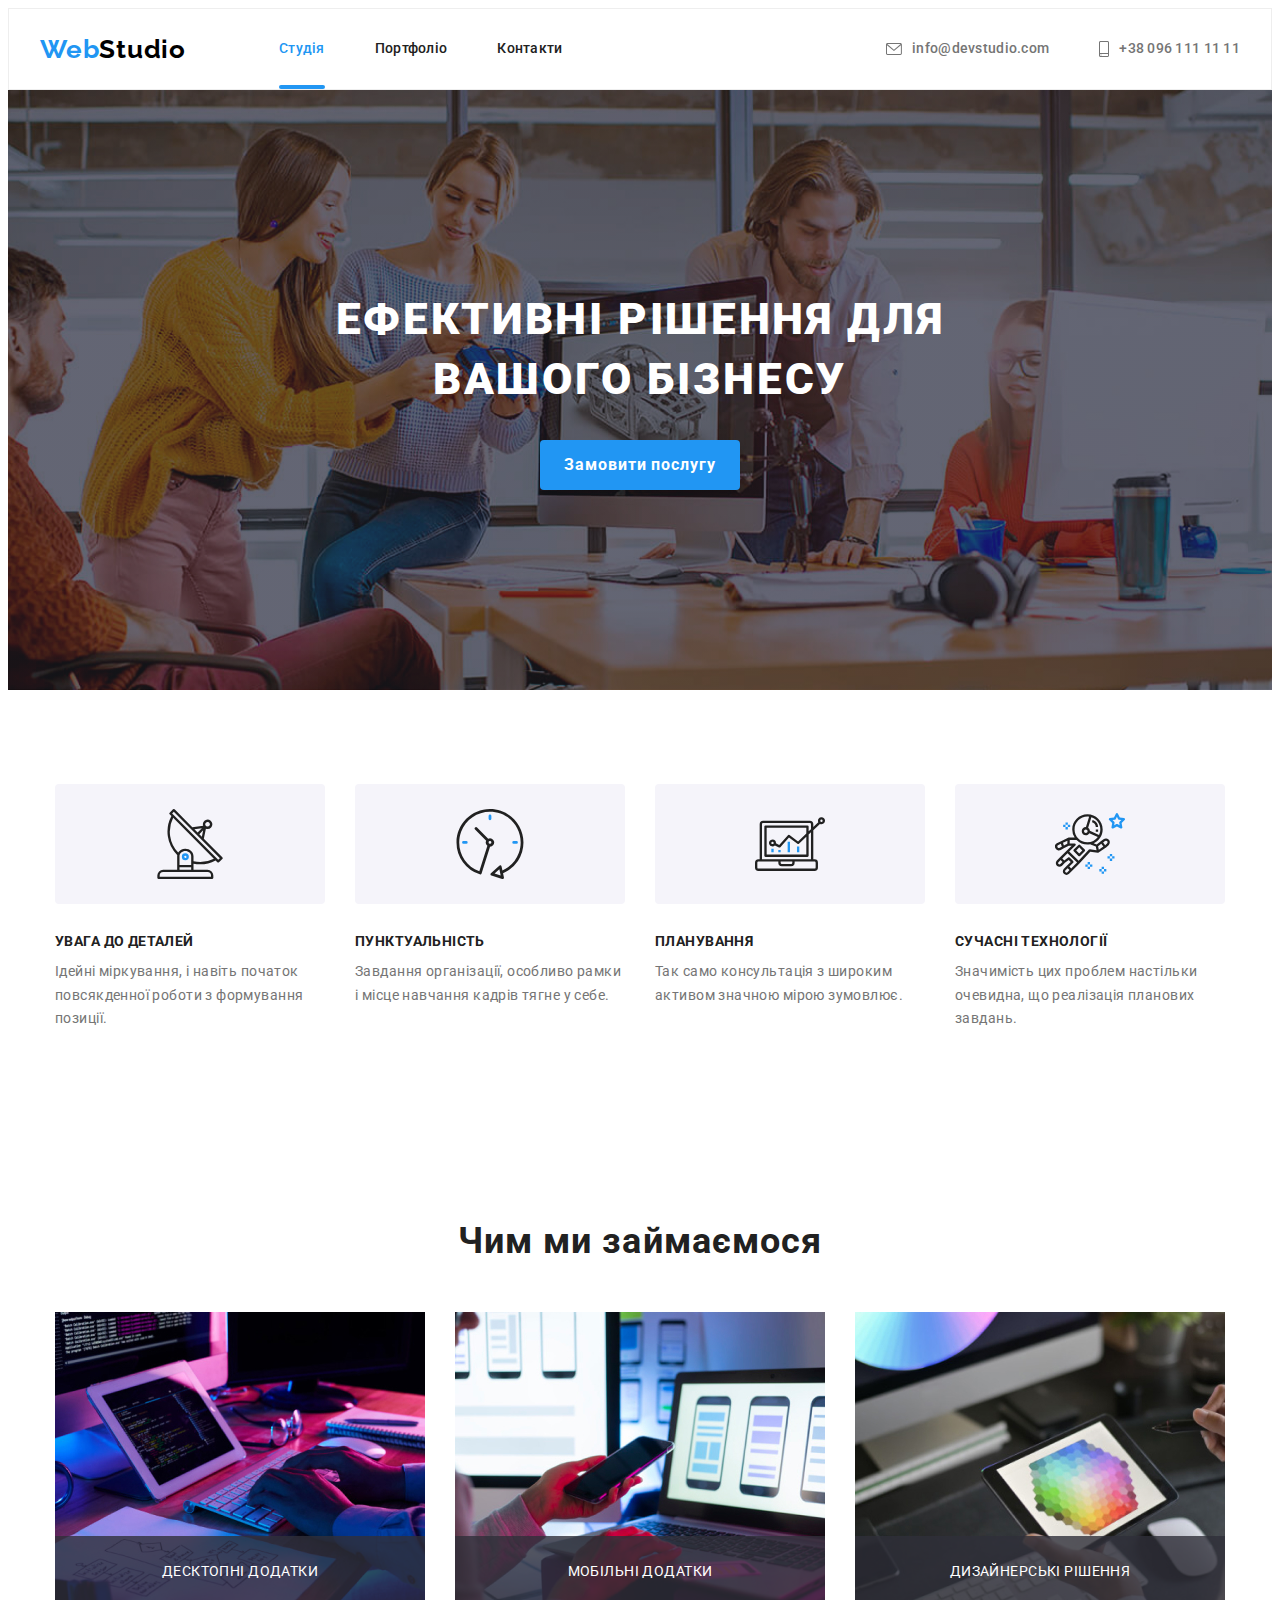
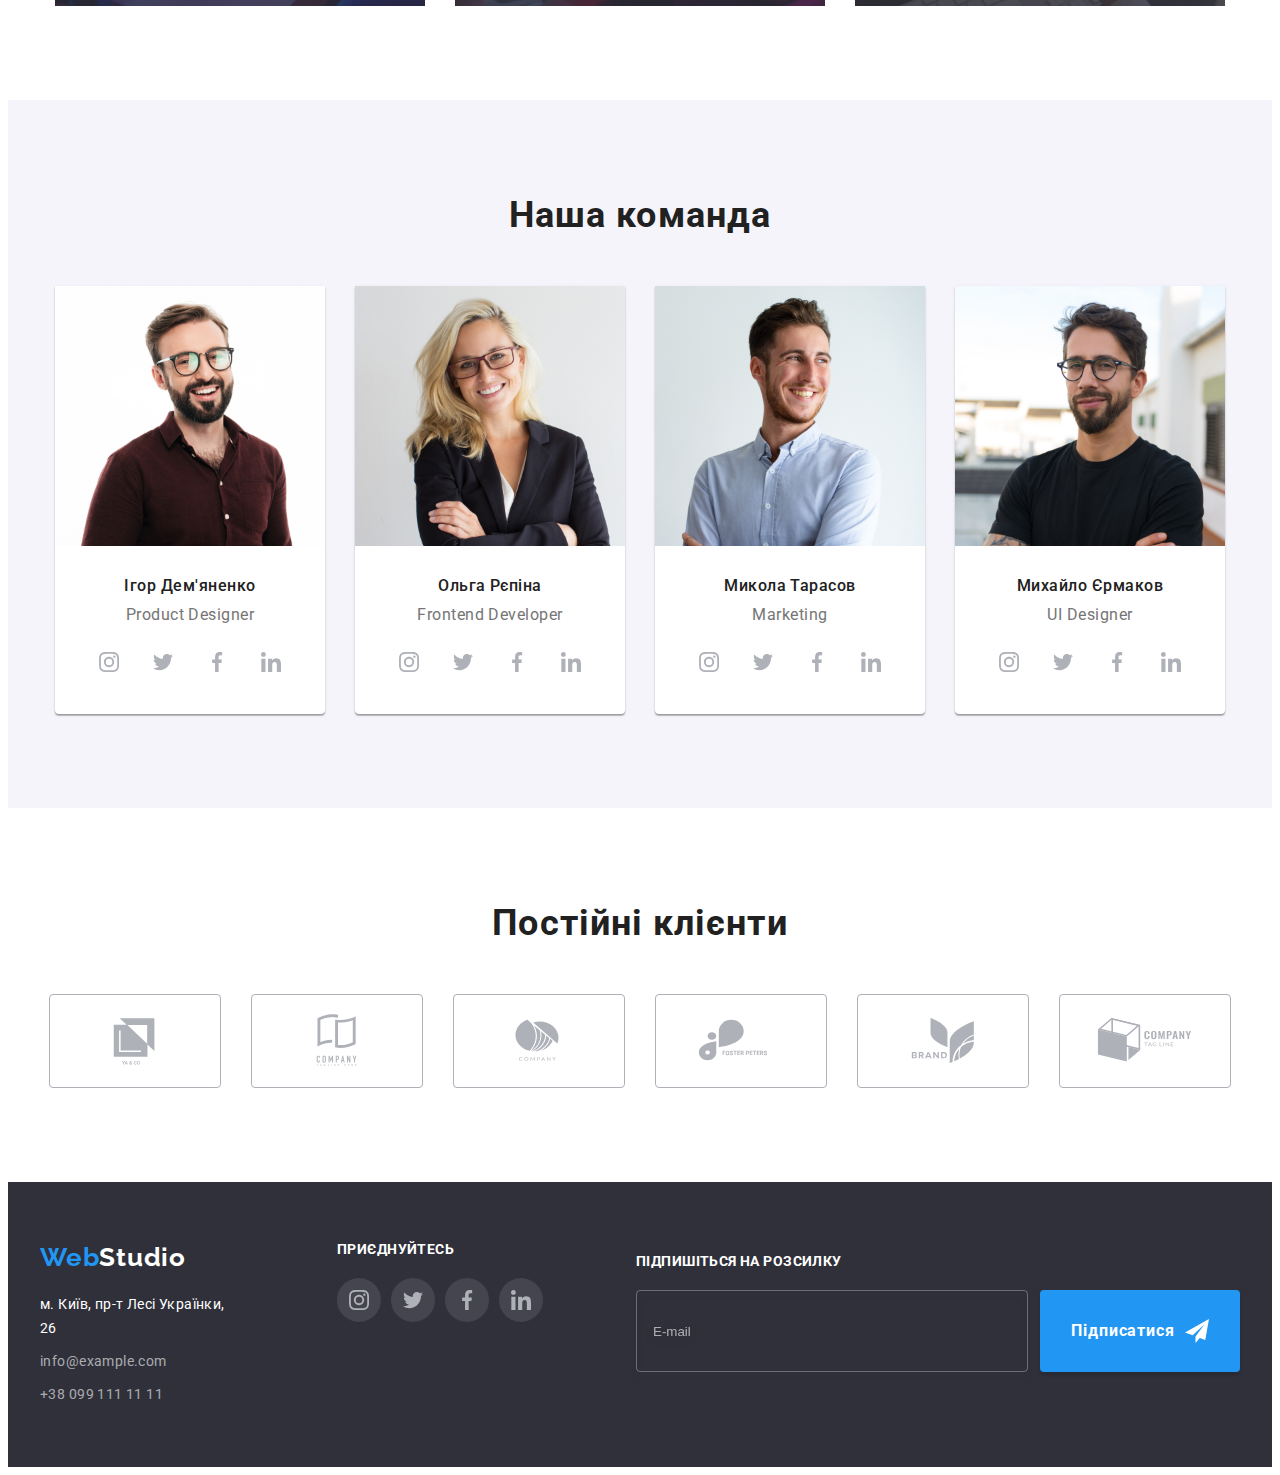
==== index.html @ 57fd6be7 "with changes" ====
<!DOCTYPE html>
<html lang="ua">
<head>
    <meta charset="UTF-8">
    <meta http-equiv="X-UA-Compatible" content="IE=edge">
    <meta name="viewport" content="width=device-width, initial-scale=1.0">
    <title>Студія</title>
    <link rel="preconnect" href="https://fonts.googleapis.com">
    <link rel="preconnect" href="https://fonts.gstatic.com" crossorigin>
    <link href="https://fonts.googleapis.com/css2?family=Raleway:wght@700&family=Roboto:wght@400;500;700;900&display=swap"
        rel="stylesheet">
    <link rel="stylesheet" href="https://cdnjs.cloudflare.com/ajax/libs/modern-normalize/1.1.0/modern-normalize.min.css"
            integrity="sha512-wpPYUAdjBVSE4KJnH1VR1HeZfpl1ub8YT/NKx4PuQ5NmX2tKuGu6U/JRp5y+Y8XG2tV+wKQpNHVUX03MfMFn9Q=="
            crossorigin="anonymous" referrerpolicy="no-referrer" />
    <link rel="stylesheet" href="./css/styles.css">
</head>
<body>
    <!-- HEADER -->
    <header class="header">
       <div class="container header-container-desktop">
           <nav class="nav-header">
                <a class="link logo logo-header" href="./index.html" lang="en">
                <span class="logo-first-part">Web</span><span class="logo-second-part-theme-light">Studio</span>
                </a>
                <ul class="main-information-list list">
                    <li class="main-information-item">
                        <a class="main-information-link current link" href="./index.html">Студія</a>
                    </li>
                    <li class="main-information-item">
                        <a class="main-information-link link" href="./portfolio.html">Портфоліо</a>
                    </li>
                    <li class="main-information-item">
                        <a class="main-information-link link" href="">Контакти</a>
                    </li>
                </ul>        
            </nav>
            <ul class="contacts list">
                <li class="contact-item">
                    <a class="contact-mail contact-link link" href="mailto:info@devstudio.com">
                        <svg class="contact-icon" width="16" height="12">
                            <use href="./images/icons.svg#envelope">
                            </use>
                        </svg>
                            info@devstudio.com
                    </a>
                </li>
                <li class="contact-item">
                    <a class="contact-number contact-link link" href="tel:+380961111111">
                        <svg class="contact-icon" width="10" height="16">
                            <use href="./images/icons.svg#smartphone">
                            </use>
                        </svg>
                            +38 096 111 11 11 </a>
                </li>
            </ul>    
        </div>
        <div class="header-container-mobile">
            <a class="link logo logo-header" href="./index.html" lang="en">
                <span class="logo-first-part">Web</span><span class="logo-second-part-theme-light">Studio</span>
            </a>
            <button class="header-menu-btn js-open-menu" type="button">
                <svg class="icon-menu" width="40" height="40">
                    <use href="./images/icons.svg#icon-menu">
                    </use>
                </svg>
            </button>
        </div>
        <div class="mobile-menu js-menu-container">
            <button type="button" class="mobile-btn-close js-close-menu">
                <svg class="mobile-modal-icon" width="18" height="18">
                    <use href="./images/icons.svg#icon-close"></use>
                </svg>
            </button>
            <nav class="mobile-nav">
                <ul class="mobile-information-list list">
                    <li class="mobile-information-item">
                        <a class="mobile-information-link link" href="./index.html">Студія</a>
                    </li>
                    <li class="mobile-information-item">
                        <a class="mobile-information-link link" href="./portfolio.html">Портфоліо</a>
                    </li>
                    <li class="mobile-information-item">
                        <a class="mobile-information-link link" href="">Контакти</a>
                    </li>
                </ul>
            </nav>
            <ul class="mobile-contacts-list list">
                <li class="mobile-contact-item">
                    <a class="contact-mail mobile-mail-link link" href="mailto:info@devstudio.com">info@devstudio.com
                    </a>
                </li>
                <li class="mobile-contact-item">
                    <a class="contact-number mobile-number-link link" href="tel:+380961111111">+38 096 111 11 11 </a>
                </li>
            </ul>
            <ul class="mobile-socials-list list">
                <li class="mobile-socials-item">
                    <a class="mobile-socials-link link" href="" target="_blank" rel="noopener noreferrer"
                        aria-label="Instagram">Instagram</a>
                </li>
                <li class="mobile-socials-item">
                    <a class="mobile-socials-link link" href="" target="_blank" rel="noopener noreferrer"
                        aria-label="Twitter">Twitter</a>
                </li>
                <li class="mobile-socials-item">
                    <a class="mobile-socials-link link" href="" target="_blank" rel="noopener noreferrer"
                        aria-label="Facebook">Facebook</a>
                </li>
                <li class="mobile-socials-item">
                    <a class="mobile-socials-link link" href="" target="_blank" rel="noopener noreferrer"
                        aria-label="Linkedin">LinkedIn</a>
                </li>
            </ul>
        </div>
 
    </header>
    <main>
        <!-- HERO -->
        <section class="hero">
            <div class="container">
                <h1 class="tittle"> Ефективні рішення для вашого бізнесу </h1>
                <button class="modal-btn" type="button" data-modal-open>Замовити послугу</button>
            </div>
        </section>
        <!-- <ADVANTAGES -->
        <section class="section">
           <div class="container advantages-container">
               <h2 class="visually-hidden"> Наші переваги </h2>
            <ul class="advantages-list list">
                <li class="advantages-list-item">
                    <div class="advantages-frame">
                        <svg class="advantages-icons" width="70" height="70">
                            <use href="./images/icons.svg#antenna">
                            </use>
                        </svg>
                    </div>
                    <h3 class="advantages-item">Увага до деталей</h3>
                    <p class="advantages-discription">Ідейні міркування, і навіть початок повсякденної роботи з формування позиції.</p>
                </li>
                <li class="advantages-list-item">
                    <div class="advantages-frame">
                        <svg class="advantages-icons" width="70" height="70">
                            <use href="./images/icons.svg#clock">
                            </use>
                        </svg>
                    </div>
                    <h3 class="advantages-item">Пунктуальність</h3>
                    <p class="advantages-discription">Завдання організації, особливо рамки і місце навчання кадрів тягне у себе.
                    </p>
                </li>
                <li class="advantages-list-item">
                    <div class="advantages-frame">
                        <svg class="advantages-icons" width="70" height="70">
                            <use href="./images/icons.svg#diagram">
                            </use>
                        </svg>
                    </div>
                    <h3 class="advantages-item">Планування</h3>
                    <p class="advantages-discription">Так само консультація з широким активом значною мірою зумовлює.</p>
                </li>
                <li class="advantages-list-item">
                    <div class="advantages-frame">
                        <svg class="advantages-icons" width="70" height="70">
                            <use href="./images/icons.svg#astronaut">
                            </use>
                        </svg>
                    </div>                   
                    <h3 class="advantages-item">Сучасні технології</h3>
                    <p class="advantages-discription">Значимість цих проблем настільки очевидна, що реалізація планових завдань. 
                    </p>
                </li>
            </ul>
            </div>
            </section>
            <!-- ABOUT -->
            <section class="about section">
                <div class="container">
                    <h2 class="about-our-business">Чим ми займаємося</h2>
                    <ul class="about-list list">
                        <li class="about-item">
                            <div class="about-img-box">
                                <img class="about-img"
                                srcset="./images/business/business-img-1.jpg 1x, ./images/business/business-img-1@2x.jpg 2x"
                                src="./images/business/business-img-1.jpg"
                                alt="працівник набирає текст" width="370" height="294">
                                <div class="about-discription"><p>Десктопні додатки</p>
                                </div>
                            </div>
                        </li>
                        <li class="about-item">
                            <div class="about-img-box">
                                <img class="about-img" 
                                srcset="./images/business/business-img-2.jpg 1x, ./images/business/business-img-2@2x.jpg 2x"
                                src="./images/business/business-img-2.jpg"
                                alt="працівник обирає макет" width="370" height="294">
                                <div class="about-discription"><p>Мобільні додатки</p>
                                </div>
                            </div>
                        </li>
                        <li class="about-item">
                            <div class="about-img-box"><img class="about-img" 
                                srcset="./images/business/business-img-3.jpg 1x, ./images/business/business-img-3@2x.jpg 2x"
                                src="./images/business/business-img-3.jpg"
                                alt="працівник обирає колір" width="370" height="294">
                                <div class="about-discription"><p>Дизайнерські рішення</p>
                                </div>
                            </div>
                        </li>
                    </ul>       
        </div>
        </section>
        <!-- EMPLOYEES -->
        <section class="employees section">
            <div class="container employees-container">
                <h2 class="our-employees">Наша команда</h2>
                <ul class="employees-list list">
                    <li class="employees-item">
                        <img class="employees-img" 
                        srcset="./images/employees/product_designer.jpg 1x, ./images/employees/product_designer@2x.jpg 2x" 
                        src="./images/employees/product_designer.jpg" alt="Ігор Дем'яненко" width="270"
                            height="260">
                        <div class="employees-information">
                            <h3 class="employees-name">Ігор Дем'яненко</h3>
                            <p class="employees-position" lang="en">Product Designer</p>
                            <ul class="socials-list list">
                                <li class="socials-item">
                                    <a class="socials-link link" href="" target="_blank" rel="noopener noreferrer" aria-label="іконка Instagram">
                                        <svg class="socials-icon" width="20" height="20">
                                            <use href="./images/icons.svg#instagram"></use>
                                        </svg>
                                    </a>
                                </li>
                                <li class="socials-item">
                                    <a class="socials-link link" href="" target="_blank" rel="noopener noreferrer" aria-label="іконка Twitter">
                                        <svg class="socials-icon" width="20" height="20">
                                            <use href="./images/icons.svg#twitter"></use>
                                        </svg>
                                    </a>
                                </li>
                                <li class="socials-item">
                                    <a class="socials-link link" href="" target="_blank" rel="noopener noreferrer" aria-label="іконка Facebook">
                                        <svg class="socials-icon" width="20" height="20">
                                            <use href="./images/icons.svg#facebook"></use>
                                        </svg>
                                    </a>
                                </li>
                                <li class="socials-item">
                                    <a class="socials-link link" href="" target="_blank" rel="noopener noreferrer" aria-label="іконка Linkedin">
                                        <svg class="socials-icon" width="20" height="20">
                                            <use href="./images/icons.svg#linkedin"></use>
                                        </svg>
                                    </a>
                                </li>
                            </ul>
                        </div>
                        
                    </li>
                    <li class="employees-item">
                        <img class="employees-img"
                        srcset="./images/employees/frontend_developer.jpg 1x, ./images/employees/frontend_developer@2x.jpg 2x" 
                        src="./images/employees/frontend_developer.jpg" alt="Ольга Рєпіна" width="270"
                        height="260">
                        <div class="employees-information">
                            <h3 class="employees-name">Ольга Рєпіна</h3>
                            <p class="employees-position" lang="en">Frontend Developer</p>
                            <ul class="socials-list list">
                                <li class="socials-item">
                                    <a class="socials-link link" href="" target="_blank" rel="noopener noreferrer" aria-label="іконка Instagram">
                                        <svg class="socials-icon" width="20" height="20">
                                            <use href="./images/icons.svg#instagram"></use>
                                        </svg>
                                    </a>
                                </li>
                                <li class="socials-item">
                                    <a class="socials-link link" href="" target="_blank" rel="noopener noreferrer" aria-label="іконка Twitter">
                                        <svg class="socials-icon" width="20" height="20">
                                            <use href="./images/icons.svg#twitter"></use>
                                        </svg>
                                    </a>
                                </li>
                                <li class="socials-item">
                                    <a class="socials-link link" href="" target="_blank" rel="noopener noreferrer" aria-label="іконка Facebook">
                                        <svg class="socials-icon" width="20" height="20">
                                            <use href="./images/icons.svg#facebook"></use>
                                        </svg>
                                    </a>
                                </li>
                                <li class="socials-item">
                                    <a class="socials-link link" href="" target="_blank" rel="noopener noreferrer" aria-label="іконка Linkedin">
                                        <svg class="socials-icon" width="20" height="20">
                                            <use href="./images/icons.svg#linkedin"></use>
                                        </svg>
                                    </a>
                                </li>
                            </ul>
                        </div>
                        
                    </li>
                    <li class="employees-item">
                        <img class="employees-img" 
                        srcset="./images/employees/marketing.jpg 1x, ./images/employees/marketing@2x.jpg 2x" 
                        src="./images/employees/marketing.jpg" alt="Микола Тарасов" width="270"
                        height="260">
                        <div class="employees-information">
                            <h3 class="employees-name">Микола Тарасов</h3>
                            <p class="employees-position" lang="en">Marketing</p>
                            <ul class="socials-list list">
                                <li class="socials-item">
                                    <a class="socials-link link" href="" target="_blank" rel="noopener noreferrer" aria-label="іконка Instagram">
                                        <svg class="socials-icon" width="20" height="20">
                                            <use href="./images/icons.svg#instagram"></use>
                                        </svg>
                                    </a>
                                </li>
                                <li class="socials-item">
                                    <a class="socials-link link" href="" target="_blank" rel="noopener noreferrer" aria-label="іконка Twitter">
                                        <svg class="socials-icon" width="20" height="20">
                                            <use href="./images/icons.svg#twitter"></use>
                                        </svg>
                                    </a>
                                </li>
                                <li class="socials-item">
                                    <a class="socials-link link" href="" target="_blank" rel="noopener noreferrer" aria-label="іконка Facebook">
                                        <svg class="socials-icon" width="20" height="20">
                                            <use href="./images/icons.svg#facebook"></use>
                                        </svg>
                                    </a>
                                </li>
                                <li class="socials-item">
                                    <a class="socials-link link" href="" target="_blank" rel="noopener noreferrer" aria-label="іконка Linkedin">
                                        <svg class="socials-icon" width="20" height="20">
                                            <use href="./images/icons.svg#linkedin"></use>
                                        </svg>
                                    </a>
                                </li>
                            </ul>
                        </div>                       
                    </li>
                    <li class="employees-item">
                        <img class="employees-img" 
                        srcset="./images/employees/uI_designer.jpg 1x, ./images/employees/uI_designer@2x.jpg 2x"
                        src="./images/employees/uI_designer.jpg" alt="Михайло Єрмаков" width="270"
                        height="260">
                        <div class="employees-information">
                            <h3 class="employees-name">Михайло Єрмаков</h3>
                            <p class="employees-position" lang="en">UI Designer</p>
                            <ul class="socials-list list">
                                <li class="socials-item">
                                    <a class="socials-link link" href="" target="_blank" rel="noopener noreferrer" aria-label="іконка Instagram">
                                        <svg class="socials-icon" width="20" height="20">
                                            <use href="./images/icons.svg#instagram"></use>
                                        </svg>
                                    </a>
                                </li>
                                <li class="socials-item">
                                    <a class="socials-link link" href="" target="_blank" rel="noopener noreferrer" aria-label="іконка Twitter">
                                        <svg class="socials-icon" width="20" height="20">
                                            <use href="./images/icons.svg#twitter"></use>
                                        </svg>
                                    </a>
                                </li>
                                <li class="socials-item">
                                    <a class="socials-link link" href="" target="_blank" rel="noopener noreferrer" aria-label="іконка Facebook">
                                        <svg class="socials-icon" width="20" height="20">
                                            <use href="./images/icons.svg#facebook"></use>
                                        </svg>
                                    </a>
                                </li>
                                <li class="socials-item">
                                    <a class="socials-link link" href="" target="_blank" rel="noopener noreferrer" aria-label="іконка Linkedin">
                                        <svg class="socials-icon" width="20" height="20">
                                            <use href="./images/icons.svg#linkedin"></use>
                                        </svg>
                                    </a>
                                </li>
                            </ul>
                        </div>
                    </li>
                </ul>
            </div>
        </section>
        <section class="customers section">
            <div class="container">
                <h2 class="our-customers">Постійні клієнти</h2>
                <ul class="list customers-list">
                    <li class="customers-item">
                        <a class="customers-link" href="" target="_blank" rel="noopener noreferrer">
                            <svg class="customers-icons" width="106" height="60">
                                <use href="./images/icons.svg#logo-1">
                                </use>
                            </svg>
                        </a>                        
                    </li>
                    <li class="customers-item">
                        <a class="customers-link" href="" target="_blank" rel="noopener noreferrer">
                            <svg class="customers-icons" width="106" height="60">
                                <use href="./images/icons.svg#logo-2">
                                </use>
                            </svg>
                        </a>                       
                    </li>
                    <li class="customers-item">
                        <a class="customers-link" href="" target="_blank" rel="noopener noreferrer">
                            <svg class="customers-icons" width="106" height="60">
                                <use href="./images/icons.svg#logo-3">
                                </use>
                            </svg>
                        </a>
                        
                    </li>
                    <li class="customers-item">
                        <a class="customers-link" href="" target="_blank" rel="noopener noreferrer">
                            <svg class="customers-icons" width="106" height="60">
                                <use href="./images/icons.svg#logo-4">
                                </use>
                            </svg>
                        </a>                       
                    </li>
                    <li class="customers-item">
                        <a class="customers-link" href="" target="_blank" rel="noopener noreferrer">
                            <svg class="customers-icons" width="106" height="60">
                                <use href="./images/icons.svg#logo-5">
                                </use>
                            </svg>
                        </a>                       
                    </li>
                    <li class="customers-item">
                        <a class="customers-link" href="" target="_blank" rel="noopener noreferrer">
                            <svg class="customers-icons" width="106" height="60">
                                <use href="./images/icons.svg#logo-6">
                                </use>
                            </svg>
                        </a>                        
                    </li>
                </ul>
            </div>
        </section>
    </main>
    <!-- FOOTER -->
    <footer class="footer">
        <div class="container footer-container">
            <div class="footer-information-box">
                <div class="footer-main">
                    <a class="logo link" href="./index.html" lang="en">
                        <span class="logo-first-part">Web</span><span class="logo-second-part-theme-dark">Studio</span>
                    </a>
                    <address class="address">
                        <ul class="contact-info-list list">
                            <li class="contact-info-item"><a class="contact-info-link contact-info-link-address link"
                                    href="https://goo.gl/maps/YMytQSWN1X3MKWsU9" target="_blank" rel="noopener noreferrer">
                                    м. Київ, пр-т Лесі Українки, 26</a>
                            </li>
                            <li class="contact-info-item">
                                <a class="contact-info-link link" href="mailto:info@example.com">info@example.com </a>
                            </li>
                            <li class="contact-info-item">
                                <a class="contact-info-link link" href="tel:+380991111111"> +38 099 111 11 11 </a>
                            </li>
                        </ul>
                    </address>
                </div>
                <div class="join">
                    <h2 class="to-join">приєднуйтесь</h2>
                    <ul class="socials-list list">
                        <li class="socials-item">
                            <a class="socials-link socials-link-dark-theme link" href="" target="_blank" rel="noopener noreferrer"
                                aria-label="іконка Instagram">
                                <svg class="socials-icon" width="20" height="20">
                                    <use href="./images/icons.svg#instagram"></use>
                                </svg>
                            </a>
                        </li>
                        <li class="socials-item">
                            <a class="socials-link socials-link-dark-theme link" href="" target="_blank" rel="noopener noreferrer"
                                aria-label="іконка Twitter">
                                <svg class="socials-icon" width="20" height="20">
                                    <use href="./images/icons.svg#twitter"></use>
                                </svg>
                            </a>
                        </li>
                        <li class="socials-item">
                            <a class="socials-link socials-link-dark-theme link" href="" target="_blank" rel="noopener noreferrer"
                                aria-label="іконка Facebook">
                                <svg class="socials-icon" width="20" height="20">
                                    <use href="./images/icons.svg#facebook"></use>
                                </svg>
                            </a>
                        </li>
                        <li class="socials-item">
                            <a class="socials-link socials-link-dark-theme link" href="" target="_blank" rel="noopener noreferrer"
                                aria-label="іконка Linkedin">
                                <svg class="socials-icon" width="20" height="20">
                                    <use href="./images/icons.svg#linkedin"></use>
                                </svg>
                            </a>
                        </li>
                    </ul>
                </div>

            </div>
            
            <div class="join-form-box">
                <p class="to-join">Підпишіться на розсилку</p>
                <form class="join-form">
                    <label class="join-form-label" for="join-user-email">E-mail</label>
                    <div class="join-form-field">
                        <input class="join-form-input" id="join-user-email" type="email" name="join-user-email" placeholder="E-mail">
                        <button class="modal-btn join-form-btn" type="submit">Підписатися
                            <svg class="join-form-icon" width="24" height="24">
                                <use href="./images/icons.svg#icon-send"></use>
                            </svg>
                        </button>
                    </div>
                </form>
            </div>
        </div>
    </footer>

<div class="backdrop is-hidden" data-modal>
    <div class="modal">
        <button type="button" class="modal-btn-close" data-modal-close>
            <svg class="modal-icon" width="18" height="18">
                <use href="./images/icons.svg#icon-close"></use>
            </svg>
        </button>
        <p class="contact-form-request">Залиште свої дані, ми вам передзвонимо</p>
        <form name="contact-form" autocomplete="off" class="contact-form">
            <label class="form-label" for="user-name">Ім'я</label>
            <div class="form-field">               
                <input class="form-input" id="user-name" type="text" name="user-name">
                <svg class="form-icon" width="18" height="18">
                    <use href="./images/icons.svg#icon-name"></use>
                </svg>
            </div>

            <label class="form-label" for="user-phone">Телефон</label>
            <div class="form-field">                
                <input class="form-input" id="user-phone" type="tel" name="user-phone">
                <svg class="form-icon" width="18" height="18">
                    <use href="./images/icons.svg#icon-phone-black"></use>
                </svg>
            </div>

            <label class="form-label" for="user-email">Пошта</label>
            <div class="form-field">                
                <input class="form-input" id="user-email" type="email" name="user-email">
                <svg class="form-icon" width="18" height="18">
                    <use href="./images/icons.svg#icon-email"></use>
                </svg>
            </div>

            <div class="form-field">
                <label class="form-label" for="user-comment">Коментар</label>
                <textarea class="form-input form-textarea" name="user-comment" id="user-comment" placeholder="Введіть текст" ></textarea>
            </div>

            <div class="form-field-checkbox">
                <input class="form-input-checkbox" id="user-agreement" type="checkbox" name="user-agreement">
                <svg class="checkbox-icon" width="16" height="15">
                    <use href="./images/icons.svg#icon-check"></use>
                </svg>               
                <label class="form-label-checkbox" for="user-agreement">Погоджуюся з розсилкою та приймаю 
                    <a href="#" class="checkbox-contract">Умови договору</a>
                </label>
            </div>
            <button type="submit" class="modal-btn">Відправити</button>
        </form>
    </div>
</div>

    <script src="./js/mobile-menu.js"></script>
    <script src="./js/modal.js"></script>
</body>
</html>
---- css/styles.css ----
:root {
  --main-font-family: 'Roboto', sans-serif;
  --secondary-font-family: 'Raleway', sans-serif;
  --main-color: #212121;
  --main-color-theme-dark: #ffffff;
  --secondary-color: #757575;
  --color-logo-first-part: #2196f3;
  --color-logo-second-part-theme-light: #000000;
  --color-logo-second-part-theme-dark: #ffffff;
  --hover-focus-color: #2196f3;
  --button-background-hover-focus-color: #188ce8;
  --button-background-color: #2196f3;
  --address-color: rgba(255, 255, 255, 0.6);
  --button-background-color-portfolio: #f5f4fa;
  --main-background-color: #ffffff;
  --dark-background-color: #2F303A;
  --secondary-light-background: #F5F4FA;
  --hover-card-color: rgba(33, 150, 243, 0.9);
  --modal-main-background: rgba(0, 0, 0, 0.2);
  --modal-btn-close-frame: rgba(0, 0, 0, 0.1);
  --form-contact-border: rgba(33, 33, 33, 0.2);
  --form-join-border: rgba(255, 255, 255, 0.3);
}

body {
  font-family: var(--main-font-family);
  font-size: 14px;
  color: var(--main-color);
  background-color: var(--main-background-color);
}

h1,
h2,
h3,
h4,
h5,
h6,
p {
  margin: 0;
}

img {
  display: block;
  max-width: 100%; 
  height: auto;
}

ul {
padding: 0;
margin: 0;
}

.container {
  /*outline: solid red;*/
  max-width: 1200px;
  padding-left: 15px;
  padding-right: 15px;
  margin-left: auto;
  margin-right: auto;
}

/* @media (min-width: 480px){ */
.section {
  /* padding-left: 15px;
  padding-right: 15px; */
  padding-top: 60px;
  padding-bottom: 60px;
  }

@media (min-width: 1200px){
.section {
    padding-top: 94px;
    padding-bottom: 94px;
  }
}


.list {
  list-style: none;
}

.link {
  text-decoration: none;
}
.address {
  font-style: normal;
}
/* ================= COMPONENTS ================= */
.logo {
  font-family: var(--secondary-font-family);
  font-style: normal;
  font-weight: 700;
  font-size: 26px;
  line-height: 1.19;
  letter-spacing: 0.03em;
}

.logo-header{
margin-right: 93px;
}

@media (max-width: 768px){
  .logo-header {
    padding-top: 16px;
    padding-bottom: 16px;
  }
}

@media (max-width: 1200px) {
  .logo-header {
      margin-right: 88px;}
} 

.logo-first-part {
  color: var(--color-logo-first-part);
}
.logo-second-part-theme-light {
  color: var(--color-logo-second-part-theme-light);
}
.logo-second-part-theme-dark {
  color: var(--color-logo-second-part-theme-dark);
}
.visually-hidden {
  position: absolute;
  width: 1px;
  height: 1px;
  overflow: hidden;
  border: 0;
  padding: 0;
  clip: rect(0 0 0 0);
  clip-path: inset(50%);
  margin: -1px;
  white-space: nowrap;
}
/* ================= COMPONENTS ================= */

/* ================= HEADER ================= */

.main-information-link {
  font-weight: 500;
  line-height: 1.14;
  letter-spacing: 0.02em;
  color: var(--main-color);
  position: relative;

  display: block;
  padding-top: 32px;
  padding-bottom: 32px;

  transition: color 250ms cubic-bezier(0.4, 0, 0.2, 1);
}

.main-information-item{
  margin-right: 50px;
}
.main-information-item:last-child {
  margin-right: 0;
}
.main-information-link:hover,
.main-information-link:focus {
  color: var(--hover-focus-color);
}
.current::after {
  display: block;
  height: 4px;
  width: 100%;
  background-color: currentColor;
  border-radius: 2px;
  position: absolute;
  bottom: 0;
  content: '';
}


.nav-header{
  display: flex;
  align-items: center;
}

.main-information-list{
  display: flex;
  align-items: center;
}

.main-information-list .current{
  color: var(--hover-focus-color);
}



.contact-link {
  font-weight: 500;
  line-height: 1.14;
  letter-spacing: 0.02em;
  color: var(--secondary-color);

  display: flex;
  align-items: center;
  transition: color 250ms cubic-bezier(0.4, 0, 0.2, 1);
}
.contact-link:hover,
.contact-link:focus {
  color: var(--hover-focus-color);
}

@media (min-width: 768px) {
  .contact-link {
    padding-top: 0;
    padding-bottom: 0;
  }
    }

@media (min-width: 1200px) {
.contact-link {
  padding-top: 32px;
  padding-bottom: 32px;
}
}
   
@media (min-width: 768px) {
  .contacts {
    display: flex;
    flex-direction: column;
    margin-left: auto;
    gap: 10px;
    align-items: baseline;
  }
}

@media (min-width: 1200px) { 
.contacts {
    display: flex;
    flex-direction: row;
    align-items: center;
    margin-left: auto;
    gap: 50px;
}
}

/* @media (min-width: 480px) { */
  .header-container-desktop {
    display: none;
  }


@media (min-width: 768px) {
 .header-container-desktop{
  display: flex;
  align-items: center;
}
}

/* @media (min-width: 480px) { */
  .header-container-mobile {
    display: flex;
    justify-content: space-between;
    align-items: center;
    padding-left: 15px;
    padding-right: 22px;
  }

@media (min-width: 768px) {
  .header-container-mobile {
    display: none
  }
} 


.header-menu-btn {
  border: none ;
  background-color: transparent;
  cursor: pointer;
  width: 40px;
  height: 40px;
  display: flex;
  align-items: center;
  justify-content: center;
  padding: 0;
}
.header{
  border: 1px solid #EEEEEE;
}

.contact-icon{
  fill: currentColor;
  margin-right: 10px;
}
/* ================= MOBILE MENU ================= */
.mobile-menu {
  position: fixed;
  top: 0;
  left: 0;
  bottom: 0;
  right: 0;
  width: 100%;
  max-width: 480px;
  height: 796px;
  background-color: var(--main-background-color);
  transform: translateX(100%);
  transition: transform 1s;
  padding-top: 48px;
  padding-left: 40px;
}
.mobile-information-list {
  display: flex;
  flex-direction: column;
  gap: 30px;
  margin-bottom: 302px; 
}

.mobile-information-link {
  font-size: 40px;
  line-height: 1.18;
  font-weight: 500;
  letter-spacing: 0.02em;
  color: var(--main-color);
  transition: color 250ms cubic-bezier(0.4, 0, 0.2, 1), margin-left 250ms cubic-bezier(0.4, 0, 0.2, 1);
}

.mobile-information-link:focus,
.mobile-information-link:hover,
.mobile-information-link:active {
  color: var(--hover-focus-color);
  margin-left: 7px;
}

.mobile-contacts-list {
  margin-bottom: 64px;
}

.mobile-contact-item {
  margin-bottom: 32px;
}
.mobile-contact-item:last-child {
  margin-bottom: 0;
}

.mobile-mail-link {
  font-weight: 500;
  font-size: 34px;
  line-height: 1.18;
  letter-spacing: 0.02em;
  color: var(--hover-focus-color);
}

.mobile-number-link {
    font-size: 24px;
    line-height: 1.17px;
    letter-spacing: 0.02em;
    color: var(--secondary-color);
    
}

.mobile-socials-list {
 display: flex;
 gap: 20px;
}

.mobile-socials-item {
  position: relative;
}
.mobile-socials-item::before
 {display: block;
  height: 22px;
  width: 0;
  background-color: currentColor;
  position: absolute;
  left: -10px;
  border: 1px solid rgba(33, 33, 33, 0.2);

  content: ''
}

.mobile-socials-item:first-child::before {
  display: none;
}

.mobile-socials-link {
  font-weight: 500;
  font-size: 18px;
  line-height: 1.22;
  letter-spacing: 0.02em;
  color: var(--hover-focus-color);
}

@media (min-width: 748px) {
  .mobile-menu {
    display: none;
  }
}

.mobile-menu.is-open {
  transform: translateX(0);
}

.mobile-btn-close{
  position: absolute;
  top: 10px;
  right: 15px;
  width: 40px;
  height: 40px;
  border: none;
  cursor: pointer;
  background-color: transparent;
  transition: fill 250ms cubic-bezier(0.4, 0, 0.2, 1);

}

.mobile-btn-close:hover,
.mobile-btn-close:focus {
  fill: var(--hover-focus-color);
}

/* ================= MOBILE MENU ================= */


/* ================= HEADER ================= */

/* ================= HERO ================= */

/* @media (min-width: 480px) { */
.hero {
  background-color: var(--dark-background-color);
  padding-top: 118px;
  padding-bottom: 118px;
  background-image: linear-gradient(rgba(47, 48, 58, 0.4), rgba(47, 48, 58, 0.4)), url(../images/hero/background.img.jpg);
  background-repeat: no-repeat;
  
  background-position: center;
  background-size: cover;
  margin-left: auto;
  margin-right: auto;
}

@media (min-device-pixel-ratio: 2),
(min-resolution: 192dpi),
(min-resolution: 2dppx) {
  .hero {
      background-image: linear-gradient(rgba(47, 48, 58, 0.4), rgba(47, 48, 58, 0.4)),
        url(../images/hero/background.img@2x.jpg);
      }
    }

 @media (min-width: 1200px) {
  .hero {
    /* background-size: contain; */
    padding-top: 200px;
    padding-bottom: 200px;
    max-width: 1600px;
  }
 }

/* @media (min-width: 480px) { */
  .tittle {
  font-weight: 900;
  font-size: 26px;
  line-height: 1.62;
  text-align: center;
  letter-spacing: 0.06em;
  text-transform: uppercase;
  color: var(--main-color-theme-dark);

  width: 360px;
  margin-left: auto;
  margin-right: auto;
  margin-bottom: 30px;
}


@media (min-width: 1200px) {
  .tittle {
    width: 643px;
    font-size: 44px;
    line-height: 1.36;

  }
}
.modal-btn {
  font-family:inherit;
  font-weight: 700;
  font-size: 16px;
  line-height: 1.88;
  display: flex;
  align-items: center;
  text-align: center;
  justify-content: center;
  letter-spacing: 0.06em;
  cursor: pointer;
  color: var(--main-color-theme-dark);
  background-color: var(--button-background-color);

  max-width: 250px;
  min-width: 200px;
  min-height: 50px;
  border-radius: 4px;
  box-shadow: 0px 4px 4px rgba(0, 0, 0, 0.15);
  margin-left: auto;
  margin-right: auto;
  border: 0;
  transition: border-radius 250ms cubic-bezier(0.4, 0, 0.2, 1), background-color 250ms cubic-bezier(0.4, 0, 0.2, 1);
  
  
}

.modal-btn:hover,
.modal-btn:focus {
  background-color: var(--button-background-hover-focus-color);
  color: var(--main-color-theme-dark);
  border-radius: 0;
}


/* ================= HERO ================= */

/* ================= ADVANTAGES ================= */

.advantages-list{
  display: flex;
  flex-wrap: wrap;
  align-items: center;
  justify-content: center;
  gap: 30px;
}

/* @media (min-width: 480px) { */
  .advantages-list-item {
    height: 226px;
    width: 450px;
  }


@media (min-width: 768px) {
  .advantages-list-item {
    height: 224px;
    width: 354px;
  }
}

@media (min-width: 1200px) {
.advantages-list-item{
  height: 248px;
  width: 270px;
}
}

/* @media (min-width: 480px){ */
.advantages-item {
    font-size: 14px;
    font-weight: 700;
    line-height: 1.14;
    letter-spacing: 0.03em;
    text-transform: uppercase;
    margin-bottom: 10px;
    text-align: center;
}


@media (min-width: 768px) {
  .advantages-item {
    text-align: left;
  }
}

.advantages-discription {
  line-height: 1.71;
  letter-spacing: 0.03em;
  color: var(--secondary-color);
}

.advantages-frame{
  background: #F5F4FA;
  border-radius: 4px;
  margin-bottom: 30px;
  height: 120px;
  display: flex;
  align-items: center;
  justify-content: center;
}


/* ================= ADVANTAGES ================= */

/* ================= ABOUT ================= */
/* @media (min-width: 480px) { */
  .about{
    display: none;
  }

@media (min-width: 1200px) {
  .about {
    display:flex
  }
}

.about-list{
display: flex;
align-items: center;
gap: 30px;
}

.about-our-business {
  font-weight: 700;
  font-size: 36px;
  line-height: 1.17;
  text-align: center;
  letter-spacing: 0.03em;

  margin-bottom: 50px;
}
.about-img-box {
  position: relative;
}

.about-discription {
  position: absolute;
  bottom: 0;
  display: flex;
  width: 370px;
  height: 70px;
  background-color: rgba(47, 48, 58, 0.8);
  justify-content: center;
  align-items: center;
  color: var(--main-color-theme-dark);
  letter-spacing: 0.03em;
  text-transform: uppercase;
}


/* ================= ABOUT ================= */

/* ================= EMPLOYEES ================= */
.employees{
  background-color: var(--secondary-light-background);
}

/* @media (min-width: 480px){ */
.employees-item {
    background-color: var(--main-background-color);
    width: auto;
    box-shadow: 0px 1px 3px rgba(0, 0, 0, 0.12), 0px 1px 1px rgba(0, 0, 0, 0.14), 0px 2px 1px rgba(0, 0, 0, 0.2);
    border-radius: 0px 0px 4px 4px;
  }


/* @media (min-width: 480px){ */
.our-employees {
    font-weight: 700;
    font-size: 28px;
    line-height: 1.17;
    text-align: center;
    letter-spacing: 0.03em;
    margin-bottom: 30px;
  }

@media (min-width: 1200px){
.our-employees {
    font-size: 36px;
    margin-bottom: 50px;
  }
}


/* @media (min-width: 480px){ */
.employees-img {
    height: 460px;
    width: 450px;
    object-fit:cover;
  }

@media (min-width: 768px) {
  .employees-img {
    height: 374px;
    width: 354px;
  }
}

@media (min-width: 1200px) {
  .employees-img {
    height: 260px;
    width: 270px;
  }
}

.employees-name {
  font-weight: 500;
  font-size: 16px;
  line-height: 1.19;
  text-align: center;
  letter-spacing: 0.03em;
  margin-bottom: 10px;
}
.employees-position {
  font-size: 16px;
  line-height: 1.19;
  text-align: center;
  letter-spacing: 0.03em;
  color: var(--secondary-color);
  margin-bottom: 16px;
}

.employees-list{
  display: flex;
  flex-wrap: wrap;
  align-items: center;
  justify-content: center;
  gap: 30px;
}

/* @media (min-width: 480px){ */
.employees-information {
    padding-top: 30px;
    padding-bottom: 24px;
  }


@media (min-width: 1200px){
.employees-information {
    padding-bottom: 30px;
  }
}


.socials-list {
  display: flex;
  justify-content: center;
  align-items: center;
  gap: 10px;
}

.socials-link {
  display: flex;
  align-items: center;
  justify-content: center;

  width: 44px;
  height: 44px;

  color:#AFB1B8;

  border-radius: 50%;

  transition: color 250ms cubic-bezier(0.4, 0, 0.2, 1), background-color 250ms cubic-bezier(0.4, 0, 0.2, 1);
}

.socials-link:hover,
.socials-link:focus {
  color: var(--main-color-theme-dark);
  background-color: var(--hover-focus-color);

  }

.socials-icon {
  fill: currentColor;
}
  
/* ================= EMPLOYEES ================= */

/* ================= CUSTOMERS ================= */
/* @media (min-width: 480px){ */
.our-customers {
    font-style: normal;
    font-weight: 700;
    font-size: 28px;
    line-height: 1.17;
    text-align: center;
    letter-spacing: 0.03em;

    margin-bottom: 30px;
  }

@media (min-width: 1200px) {
  .our-customers {
    font-size: 36px;
    margin-bottom: 50px;
  }
}

.customers-list{
display: flex;
flex-wrap: wrap;
align-items: center;
justify-content: center;
gap: 30px;
}
 
/* @media (min-width: 480px){ */
.customers-link {
    fill: #AFB1B8;
    border: 1px solid #AFB1B8;
    border-radius: 4px;
    display: flex;
    align-items: center;
    justify-content: center;
    width: 210px;
    height: 92px;
    transition: fill 250ms cubic-bezier(0.4, 0, 0.2, 1), border-color 250ms cubic-bezier(0.4, 0, 0.2, 1);
  }

@media (min-width: 768px) {
  .customers-link {
    width: 226px;
  }
}
@media (min-width: 1200px) {
  .customers-link {
    width: 170px;
}
}

.customers-link:hover,
.customers-link:focus {
  fill: var(--hover-focus-color);
  border-color: var(--hover-focus-color);
}

  
/* ================= CUSTOMERS ================= */

/* ================= FOOTER ================= */
.footer{
  background-color: var(--dark-background-color);
  padding-top: 60px;
  
}

.footer-container {
  display: flex;
  flex-direction: column;
  align-items: center;


} 

@media (min-width: 1200px) {
.footer-container {
  flex-direction: row;
  align-items: baseline;
 
  }
}



.address{
  margin-top: 20px;
  margin-bottom: 60px;
}

.contact-info-item {
  margin-bottom: 8px;
}

@media (min-width: 1200px){
.contact-info-item {
    margin-bottom: 9px;
  }
}


.contact-info-item:last-child {
  margin-bottom: 0;
}

.contact-info-link {
  line-height: 1.71;
  letter-spacing: 0.03em;
  color: var(--address-color);
  transition: color 250ms cubic-bezier(0.4, 0, 0.2, 1)
  
}
.contact-info-link-address {
  color: var(--main-color-theme-dark);
}
.contact-info-link:hover,
.contact-info-link:focus {
  color: var(--hover-focus-color);
}

.join {
text-align: center;
margin-bottom: 60px;
}

@media (min-width: 1200px){
.join {
    margin-right: 93px;
    margin-bottom: 0;
    align-items: center;
    text-align: left;
  }
}


.to-join {
  font-weight: 700;
  font-size: 14px;
  line-height: 1.14;
  letter-spacing: 0.03em;
  text-transform: uppercase;
  color: var(--main-color-theme-dark);
  margin-bottom: 20px;
}

.socials-link-dark-theme{
background-color: rgba(255, 255, 255, 0.1);;
}
.footer-main {
  text-align: center;
}

@media (min-width: 1200px){
.footer-main {
  text-align: left;
  margin-right: 94px;
  }
}

@media (min-width: 768px) {
.footer-information-box {
    display: flex;
    justify-content: space-between;
    width: 100%;
    padding-left: 76px;
    padding-right: 89px;
  }
}
@media (min-width: 1200px) {
  .footer-information-box {
    display: flex;
    padding-left: 0;
    padding-right: 0;
  }
}


.join-form-box {
  text-align: center;
}

@media (min-width: 1200px) {
  .join-form-box {
  text-align: left;
  }
}

.join-form-label {
display: none;
}
.join-form-field {
  display: flex;
  flex-direction: column;
  gap: 20px;
}


@media (min-width: 1200px) {
.join-form-field {
    flex-direction: row;
    gap: 12px;
  }
}


.join-form-icon {  
  fill: var(--main-background-color);
}
.join-form-btn {
  display: flex;
  margin-bottom: 60px;
}

@media (min-width: 1200px){
.join-form-btn {
    margin-bottom: 0;
    gap: 10px;
  }
}


.join-form-input {
  color: var(--address-color);
  outline: none;
  width: 450px;
  height: 50px;
  padding: 15px 16px;
  background-color: transparent;
  border: 1px solid var(--form-join-border);
  filter: drop-shadow(0px 4px 4px rgba(0, 0, 0, 0.15));
  border-radius: 4px;
}

@media (min-width: 1200px){
.join-form-input {
  width: 358px;
}
}
.join-form-input::placeholder {
  color: var(--address-color);}

/* ================= FOOTER ================= */

/* ================= PORTFOLIO ================= */
.menu-item-btn {
  font-family:inherit;
  font-weight: 500;
  font-size: 16px;
  line-height: 1.63;
  text-align: center;
  letter-spacing: 0.03em;
  cursor: pointer;
  background: var(--button-background-color-portfolio);
  border-radius: 4px;
  border: none;
  padding: 6px 22px;
  transition: background-color 250ms cubic-bezier(0.4, 0, 0.2, 1), color 250ms cubic-bezier(0.4, 0, 0.2, 1), box-shadow 250ms cubic-bezier(0.4, 0, 0.2, 1);
}

.menu-item-btn:hover,
.menu-item-btn:focus {
  background-color: var(--button-background-color);
  color: var(--main-color-theme-dark);
  box-shadow: 0px 3px 1px rgba(0, 0, 0, 0.1), 0px 1px 2px rgba(0, 0, 0, 0.08), 0px 2px 2px rgba(0, 0, 0, 0.12);
}

.project-name {
  font-weight: 700;
  font-size: 18px;
  line-height: 2;
  letter-spacing: 0.06em;
  color: var(--main-color);
}

.project-type {
  font-size: 16px;
  line-height: 1.88;
  letter-spacing: 0.03em;
  color: var(--secondary-color);
}

.menu-list{
  display: flex;
  justify-content: center;
  margin-bottom: 50px;
  gap: 8px;
}

.projects-list{
  display: flex;
  flex-wrap: wrap;
  gap: 30px;
}

.projects-item{
  height: 404px;
  width: 370px;
}

.projects-link{
  display: block;
  transition: box-shadow 250ms cubic-bezier(0.4, 0, 0.2, 1);
}

.projects-link:hover,
.projects-link:focus {
  box-shadow: 0px 1px 1px rgba(0, 0, 0, 0.12), 0px 4px 4px rgba(0, 0, 0, 0.06), 1px 4px 6px rgba(0, 0, 0, 0.16);
}

.projects-discription{
border: 1px solid #EEEEEE;
padding-top: 20px;
padding-bottom: 20px;
padding-left: 24px;
padding-right: 24px;
}

.project-purpose-image {
  position: relative;
  overflow: hidden;
}

.project-purpose {
  position: absolute;
  top: 0;
  left: 0;
  width: 100%;
  height: 100%;
  font-size: 18px;
  line-height: 1.55;
  letter-spacing: 0.03em;
  padding-top: 63px;
  padding-left: 24px;
  padding-right: 24px;
  background-color: var(--hover-card-color);
  color: var(--main-color-theme-dark);
  transform: translateY(100%);
  transition: transform 250ms;
  
}
.projects-link:hover .project-purpose {
transform: translateY(0);
}



/* ================= PORTFOLIO ================= */


/* ================= MODAL ================= */

.backdrop{
position: fixed;
top: 0;
left: 0;
width: 100%;
height: 100%;
background-color: var(--modal-main-background);
display: flex;
align-items: center;
justify-content: center;
transition: opacity 250ms, visibility 250ms;
}

.backdrop.is-hidden .modal {
  transform: translate(-50%, -50%);
}
  
.modal {
padding: 40px;
position: relative;  
max-width: 450px;
max-height: 609px;
width: 100%;
height: 100%;
border-radius: 4px;
background-color: var(--main-background-color);
box-shadow: 0px 1px 3px rgba(0, 0, 0, 0.12), 0px 1px 1px rgba(0, 0, 0, 0.14), 0px 2px 1px rgba(0, 0, 0, 0.2);
transition: transform 250ms;
}

@media (min-width: 1200px){
.modal {
  max-width: 528px;
  max-height: 581px;
}
}


.modal-btn-close {
  cursor: pointer;
  position: absolute;
  top: 8px;
  right: 8px;
  display: flex;
  align-items: center;
  text-align: center;
  width: 30px;
  height: 30px;
  background: var(--main-background-color);
  border: 1px solid var(--modal-btn-close-frame);
  border-radius: 50%;
  transition: fill 250ms cubic-bezier(0.4, 0, 0.2, 1);
}

.modal-btn-close:hover,
.modal-btn-close:focus {
  fill: var(--hover-focus-color);
}

.backdrop.is-hidden {
  opacity: 0;
  visibility: hidden;
  pointer-events: none;  
}

.form-label {
  display: block;
  margin-bottom: 4px;
  height: 14px; 
  font-size: 12px;
  line-height: 1.17;
  color: var(--secondary-color);
  letter-spacing: 0.01em;
}

.form-input {
  outline: none;
  width: 100%;
  margin-bottom: 10px;
  height: 40px;
  border: 1px solid var(--form-contact-border);
  border-radius: 4px;
  padding: 12px 0px 12px 42px;
  transition: border 250ms cubic-bezier(0.4, 0, 0.2, 1);
}

.form-input:focus { 
  border: 1px solid #2196F3;
} 

.form-input:focus + .form-icon {
  fill: #2196F3;
}

.contact-form-request { 
  font-weight: 700;
  font-size: 20px;
  line-height: 1.5;
  text-align: center;
  letter-spacing: 0.03em;
  margin-bottom: 12px;
}

@media (min-width: 1200px){
.contact-form-request {
  line-height: 1.15;
}
}


.form-textarea {
height: 120px;
resize: none;
padding: 12px 16px;
margin-bottom: 20px;

}

.form-field {
  position: relative;
}

.form-icon {
  position: absolute;
  left: 12px;
  top: 11px;
  transition: fill 250ms cubic-bezier(0.4, 0, 0.2, 1);
}

.form-label-checkbox {
  position: relative;
  display: block;
  font-size: 12px;
  line-height: 1.17;
  letter-spacing: 0.03em;
  color: var(--secondary-color);
  padding-left: 24px;
  margin-left: 0;
}

@media (min-width: 1200px){
  .form-label-checkbox{
  font-size: 14px;
  line-height: 1.71;
  margin-left: -16px;
  }
}

.checkbox-contract{
  color: var(--color-logo-first-part);
  text-decoration: underline;
}

.form-field-checkbox { 
  display: flex;
  justify-content: center;
  align-items: center;
  margin-bottom: 30px;
}

.form-input-checkbox {
  appearance: none;
}

.form-input-checkbox:checked + .checkbox-icon {
  border-color: var(--hover-focus-color);
  background-color: var(--hover-focus-color);
  fill: var(--main-color-theme-dark);
}

.checkbox-icon {
  position: absolute;
  left: 52px;
  display: inline-block;
  border: 2px solid var(--main-color);
  border-radius: 2px;
  align-items: center;
  justify-content: center ;
  fill: none;
  transition: border-color 250ms cubic-bezier(0.4, 0, 0.2, 1), background-color 250ms cubic-bezier(0.4, 0, 0.2, 1), fill 250ms cubic-bezier(0.4, 0, 0.2, 1);
}

/* ================= MODAL ================= */
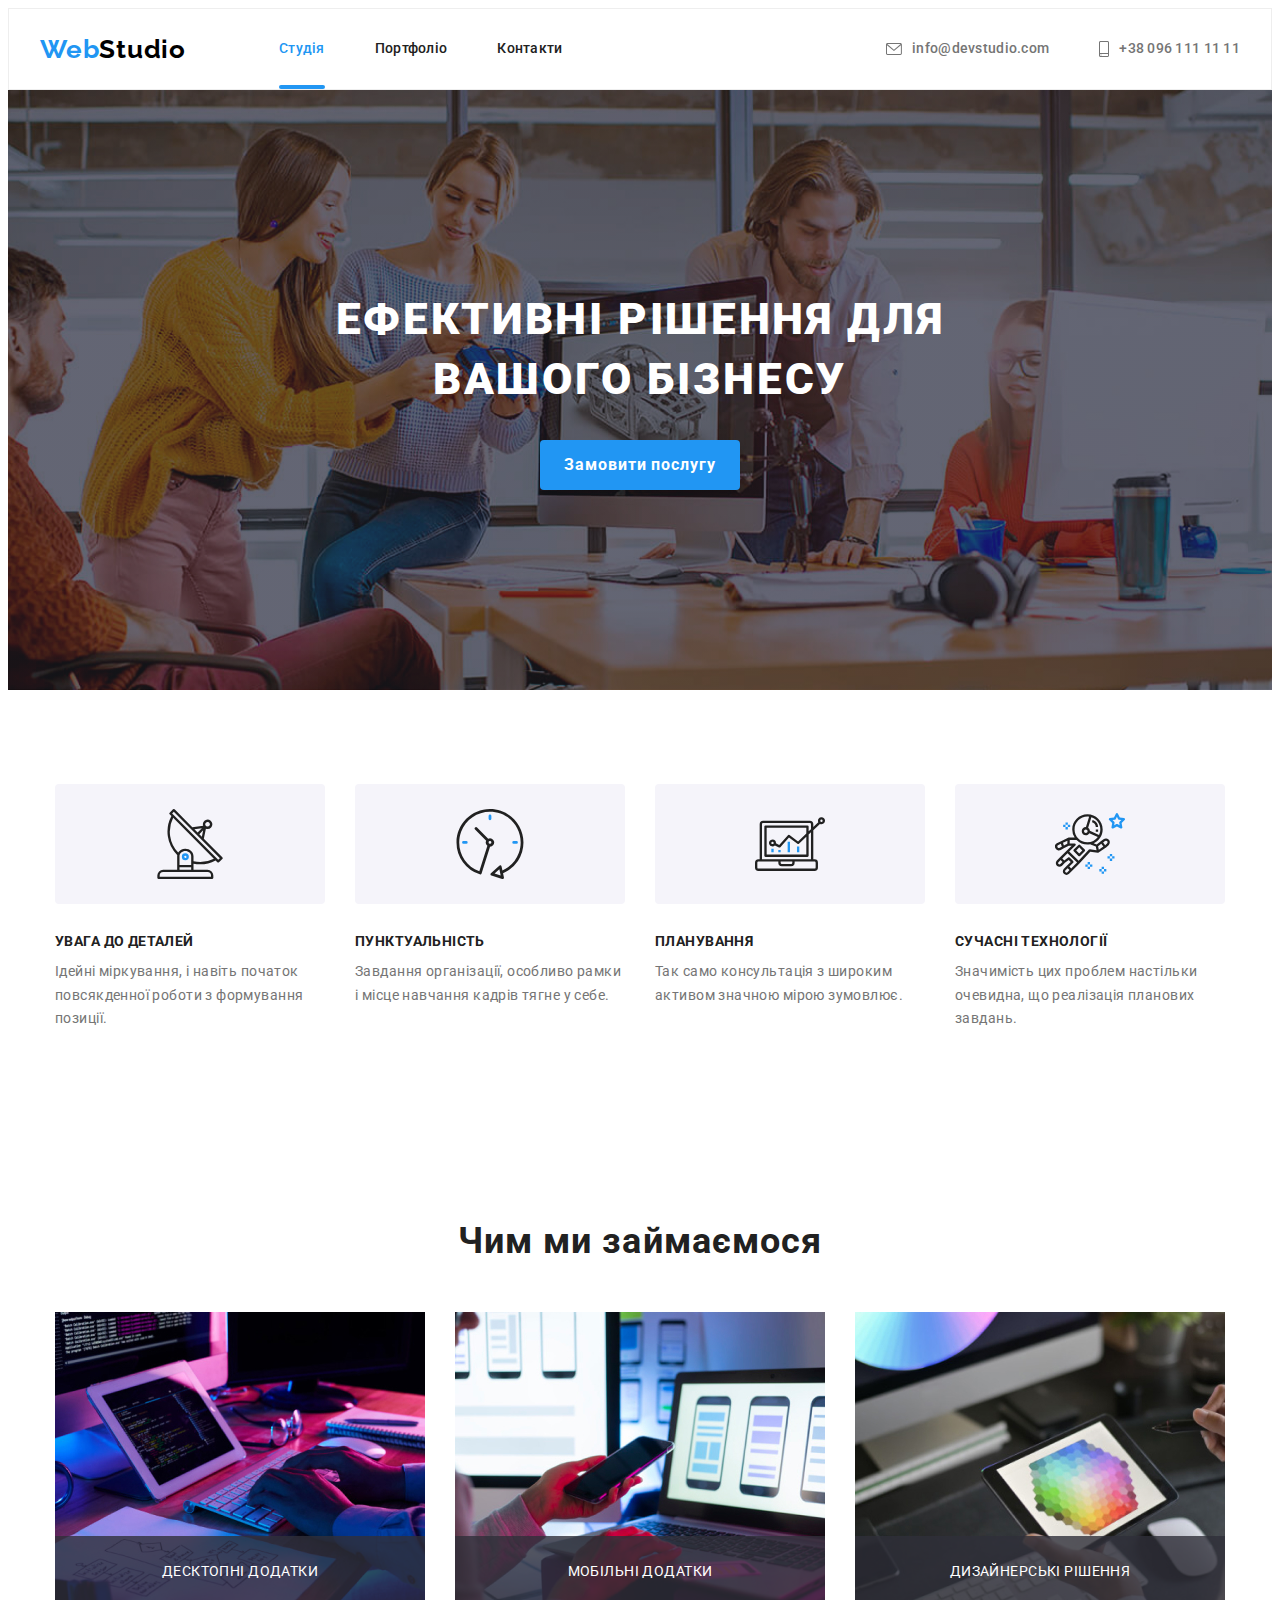
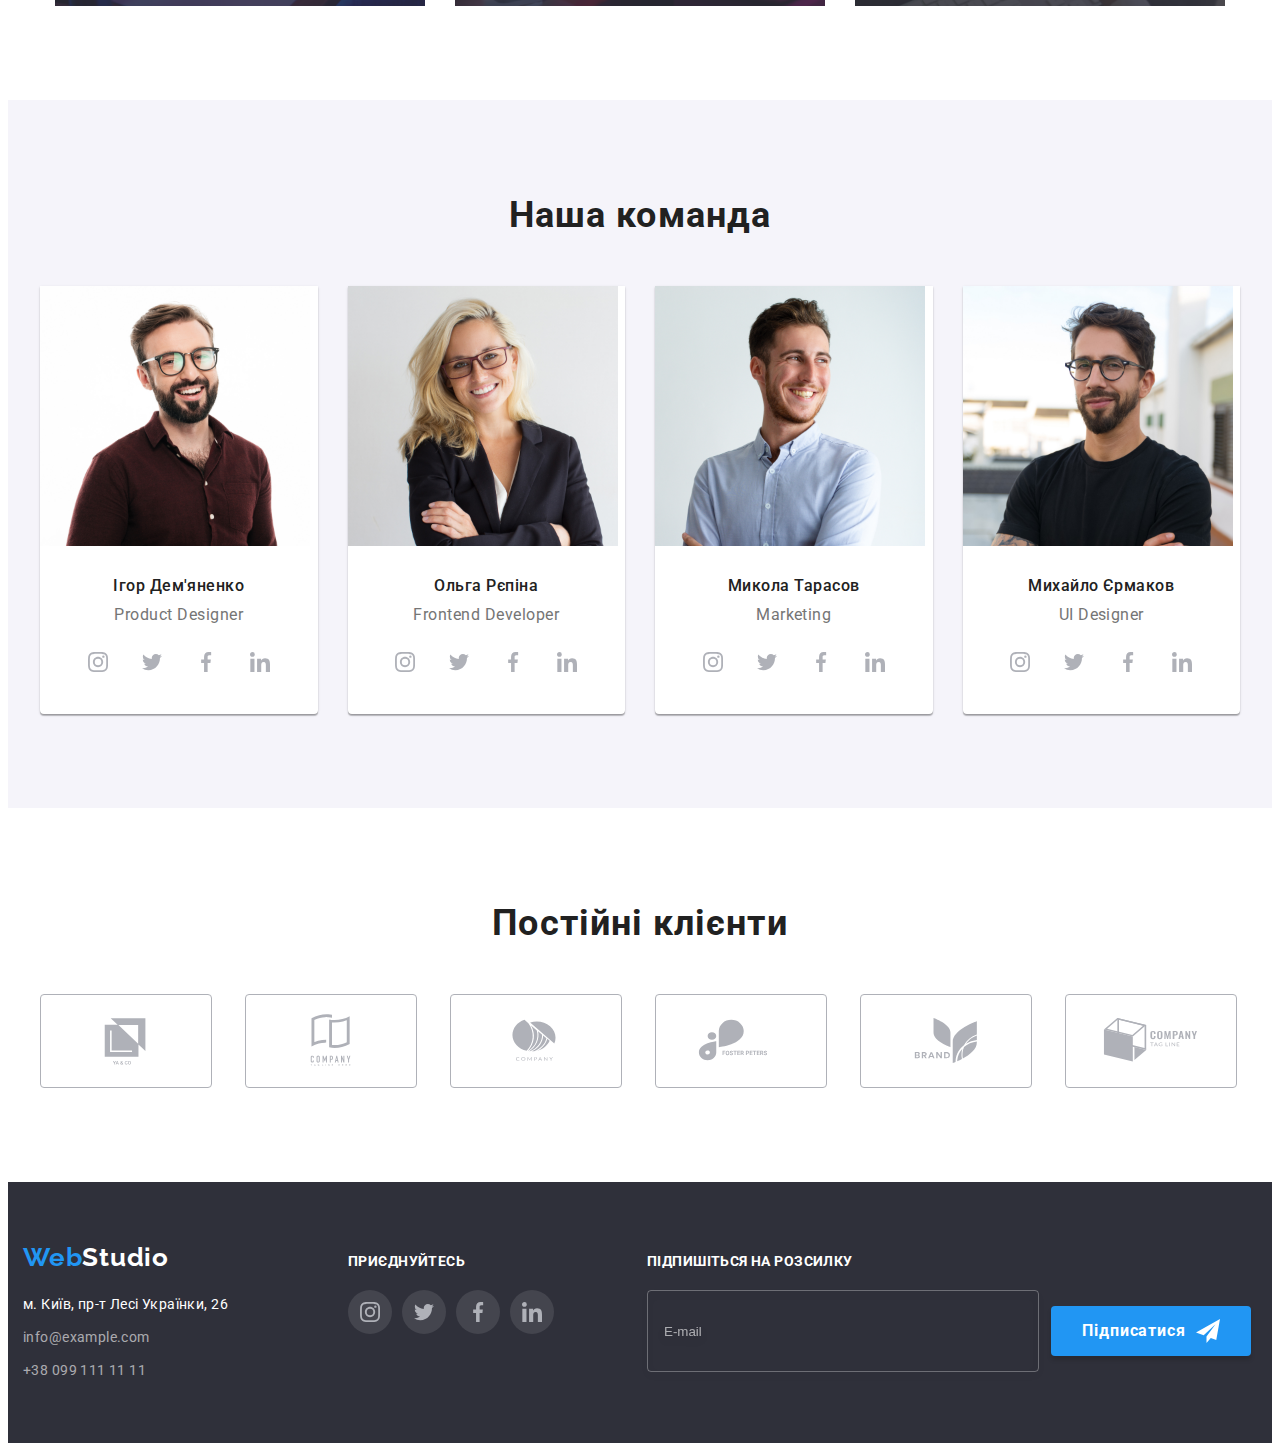
==== commit 47c79e77: "with changes2" ====
--- a/index.html
+++ b/index.html
@@ -71,46 +71,50 @@
                     <use href="./images/icons.svg#icon-close"></use>
                 </svg>
             </button>
-            <nav class="mobile-nav">
-                <ul class="mobile-information-list list">
-                    <li class="mobile-information-item">
-                        <a class="mobile-information-link link" href="./index.html">Студія</a>
-                    </li>
-                    <li class="mobile-information-item">
-                        <a class="mobile-information-link link" href="./portfolio.html">Портфоліо</a>
-                    </li>
-                    <li class="mobile-information-item">
-                        <a class="mobile-information-link link" href="">Контакти</a>
-                    </li>
-                </ul>
-            </nav>
-            <ul class="mobile-contacts-list list">
-                <li class="mobile-contact-item">
-                    <a class="contact-mail mobile-mail-link link" href="mailto:info@devstudio.com">info@devstudio.com
-                    </a>
-                </li>
-                <li class="mobile-contact-item">
-                    <a class="contact-number mobile-number-link link" href="tel:+380961111111">+38 096 111 11 11 </a>
-                </li>
-            </ul>
-            <ul class="mobile-socials-list list">
-                <li class="mobile-socials-item">
-                    <a class="mobile-socials-link link" href="" target="_blank" rel="noopener noreferrer"
-                        aria-label="Instagram">Instagram</a>
-                </li>
-                <li class="mobile-socials-item">
-                    <a class="mobile-socials-link link" href="" target="_blank" rel="noopener noreferrer"
-                        aria-label="Twitter">Twitter</a>
-                </li>
-                <li class="mobile-socials-item">
-                    <a class="mobile-socials-link link" href="" target="_blank" rel="noopener noreferrer"
-                        aria-label="Facebook">Facebook</a>
-                </li>
-                <li class="mobile-socials-item">
-                    <a class="mobile-socials-link link" href="" target="_blank" rel="noopener noreferrer"
-                        aria-label="Linkedin">LinkedIn</a>
-                </li>
-            </ul>
+            <div class="mobile-menu-content">
+                <nav class="mobile-nav">
+                    <ul class="mobile-information-list list">
+                        <li class="mobile-information-item">
+                            <a class="mobile-information-link link" href="./index.html">Студія</a>
+                        </li>
+                        <li class="mobile-information-item">
+                            <a class="mobile-information-link link" href="./portfolio.html">Портфоліо</a>
+                        </li>
+                        <li class="mobile-information-item">
+                            <a class="mobile-information-link link" href="">Контакти</a>
+                        </li>
+                    </ul>
+                </nav>
+                <div class="mobile-socials">
+                    <ul class="mobile-contacts-list list">
+                        <li class="mobile-contact-item">
+                            <a class="contact-mail mobile-mail-link link" href="mailto:info@devstudio.com">info@devstudio.com
+                            </a>
+                        </li>
+                        <li class="mobile-contact-item">
+                            <a class="contact-number mobile-number-link link" href="tel:+380961111111">+38 096 111 11 11 </a>
+                        </li>
+                    </ul>
+                    <ul class="mobile-socials-list list">
+                        <li class="mobile-socials-item">
+                            <a class="mobile-socials-link link" href="" target="_blank" rel="noopener noreferrer"
+                                aria-label="Instagram">Instagram</a>
+                        </li>
+                        <li class="mobile-socials-item">
+                            <a class="mobile-socials-link link" href="" target="_blank" rel="noopener noreferrer"
+                                aria-label="Twitter">Twitter</a>
+                        </li>
+                        <li class="mobile-socials-item">
+                            <a class="mobile-socials-link link" href="" target="_blank" rel="noopener noreferrer"
+                                aria-label="Facebook">Facebook</a>
+                        </li>
+                        <li class="mobile-socials-item">
+                            <a class="mobile-socials-link link" href="" target="_blank" rel="noopener noreferrer"
+                                aria-label="Linkedin">LinkedIn</a>
+                        </li>
+                    </ul>
+                </div>
+            </div>          
         </div>
  
     </header>
@@ -460,7 +464,7 @@
                     </address>
                 </div>
                 <div class="join">
-                    <h2 class="to-join">приєднуйтесь</h2>
+                    <h2 class="to-join to-join1">приєднуйтесь</h2>
                     <ul class="socials-list list">
                         <li class="socials-item">
                             <a class="socials-link socials-link-dark-theme link" href="" target="_blank" rel="noopener noreferrer"
@@ -496,9 +500,7 @@
                         </li>
                     </ul>
                 </div>
-
-            </div>
-            
+            </div>            
             <div class="join-form-box">
                 <p class="to-join">Підпишіться на розсилку</p>
                 <form class="join-form">
--- a/css/styles.css
+++ b/css/styles.css
@@ -49,15 +49,26 @@
 padding: 0;
 margin: 0;
 }
-
 .container {
-  /*outline: solid red;*/
-  max-width: 1200px;
+  max-width: 480px;
   padding-left: 15px;
   padding-right: 15px;
   margin-left: auto;
   margin-right: auto;
 }
+
+@media (min-width: 768px) {
+  .container {
+    max-width: 768px;
+  }
+}
+
+@media (min-width: 1200px) {
+  .container {
+  max-width: 1200px;
+}
+}
+
 
 /* @media (min-width: 480px){ */
 .section {
@@ -288,24 +299,32 @@
 /* ================= MOBILE MENU ================= */
 .mobile-menu {
   position: fixed;
+  display: flex;
   top: 0;
   left: 0;
-  bottom: 0;
-  right: 0;
   width: 100%;
-  max-width: 480px;
-  height: 796px;
+  height: 100%;
+  padding: 40px;
+  padding-top: 48px;
   background-color: var(--main-background-color);
   transform: translateX(100%);
   transition: transform 1s;
-  padding-top: 48px;
-  padding-left: 40px;
-}
+  z-index: 1;
+}
+
+.mobile-menu-content {
+  display: flex;
+  flex-direction: column;
+}
+
 .mobile-information-list {
   display: flex;
   flex-direction: column;
   gap: 30px;
-  margin-bottom: 302px; 
+}
+
+.mobile-nav{
+  margin-bottom: auto;
 }
 
 .mobile-information-link {
@@ -353,6 +372,7 @@
 
 .mobile-socials-list {
  display: flex;
+ flex-wrap: wrap;
  gap: 20px;
 }
 
@@ -423,9 +443,8 @@
   background-color: var(--dark-background-color);
   padding-top: 118px;
   padding-bottom: 118px;
-  background-image: linear-gradient(rgba(47, 48, 58, 0.4), rgba(47, 48, 58, 0.4)), url(../images/hero/background.img.jpg);
+  background-image: linear-gradient(rgba(47, 48, 58, 0.4), rgba(47, 48, 58, 0.4)), url(../images/hero/background-mobile.img.jpg);
   background-repeat: no-repeat;
-  
   background-position: center;
   background-size: cover;
   margin-left: auto;
@@ -433,22 +452,48 @@
 }
 
 @media (min-device-pixel-ratio: 2),
-(min-resolution: 192dpi),
+(min-resolution: 190dpi),
 (min-resolution: 2dppx) {
+  .hero {
+    background-image: linear-gradient(rgba(47, 48, 58, 0.4), rgba(47, 48, 58, 0.4)),
+      url(../images/hero/background-mobile.img@2x.jpg);
+  }
+}
+
+@media (min-width: 768px) {
+  .hero {
+    background-image: linear-gradient(rgba(47, 48, 58, 0.4), rgba(47, 48, 58, 0.4)),
+          url(../images/hero/background-tablet.img.jpg);
+  }
+}
+
+@media (min-device-pixel-ratio: 2) and (min-width: 768px),
+(min-resolution: 190dpi) and (min-width: 768px),
+(min-resolution: 2dppx) and (min-width: 768px) {
+.hero {
+  background-image: linear-gradient(rgba(47, 48, 58, 0.4), rgba(47, 48, 58, 0.4)),
+    url(../images/hero/background-tablet.img@2x.jpg);
+}
+}
+
+@media (min-width: 1200px) {
+  .hero {
+    background-image: linear-gradient(rgba(47, 48, 58, 0.4), rgba(47, 48, 58, 0.4)),
+        url(../images/hero/background.img.jpg);
+    padding-top: 200px;
+    padding-bottom: 200px;
+    max-width: 1600px;
+  }
+}
+
+@media (min-device-pixel-ratio: 2) and (min-width: 1200px),
+(min-resolution: 192dpi) and (min-width: 1200px),
+(min-resolution: 2dppx) and (min-width: 1200px) {
   .hero {
       background-image: linear-gradient(rgba(47, 48, 58, 0.4), rgba(47, 48, 58, 0.4)),
         url(../images/hero/background.img@2x.jpg);
       }
     }
-
- @media (min-width: 1200px) {
-  .hero {
-    /* background-size: contain; */
-    padding-top: 200px;
-    padding-bottom: 200px;
-    max-width: 1600px;
-  }
- }
 
 /* @media (min-width: 480px) { */
   .tittle {
@@ -460,20 +505,23 @@
   text-transform: uppercase;
   color: var(--main-color-theme-dark);
 
-  width: 360px;
   margin-left: auto;
   margin-right: auto;
   margin-bottom: 30px;
 }
 
+@media (min-width: 768px) {
+  .tittle {
+    width: 360px;}
+  }
 
 @media (min-width: 1200px) {
   .tittle {
     width: 643px;
     font-size: 44px;
     line-height: 1.36;
-
-  }
+  }
+
 }
 .modal-btn {
   font-family:inherit;
@@ -641,6 +689,17 @@
     border-radius: 0px 0px 4px 4px;
   }
 
+    @media (min-width: 768px) {
+      .employees-item {
+        flex-basis: calc((100% - 30px) / 2);
+      }
+    }
+  
+    @media (min-width: 1200px) {
+      .employees-item {
+        flex-basis: calc((100% - 90px) / 4);
+      }
+    }
 
 /* @media (min-width: 480px){ */
 .our-employees {
@@ -781,9 +840,32 @@
 align-items: center;
 justify-content: center;
 gap: 30px;
-}
- 
-/* @media (min-width: 480px){ */
+
+}
+
+  .customers-item {
+    flex-basis: calc((100% - 30px) / 2);
+  }
+
+
+@media (min-width: 768px){
+  .customers-item {
+ flex-basis: calc((100% - 60px) / 3);
+}
+}
+
+@media (min-width: 1200px) {
+  .customers-item {
+    flex-basis: calc((100% - 150px) / 6);
+  }
+}
+
+ @media (min-width: 1200px){
+.customers-list {
+    gap: 30px;
+  }
+ }
+
 .customers-link {
     fill: #AFB1B8;
     border: 1px solid #AFB1B8;
@@ -791,7 +873,7 @@
     display: flex;
     align-items: center;
     justify-content: center;
-    width: 210px;
+    width: 100%;
     height: 92px;
     transition: fill 250ms cubic-bezier(0.4, 0, 0.2, 1), border-color 250ms cubic-bezier(0.4, 0, 0.2, 1);
   }
@@ -801,6 +883,7 @@
     width: 226px;
   }
 }
+
 @media (min-width: 1200px) {
   .customers-link {
     width: 170px;
@@ -820,14 +903,15 @@
 .footer{
   background-color: var(--dark-background-color);
   padding-top: 60px;
-  
+  padding-bottom: 60px;
+   
 }
 
 .footer-container {
+  margin: 0;
   display: flex;
   flex-direction: column;
   align-items: center;
-
 
 } 
 
@@ -835,16 +919,22 @@
 .footer-container {
   flex-direction: row;
   align-items: baseline;
- 
-  }
-}
-
+  }
+}
 
 
 .address{
   margin-top: 20px;
   margin-bottom: 60px;
 }
+
+@media (min-width: 1200px) {
+  .address {
+    width: 231px;
+    margin-bottom: 0;
+  }
+}
+
 
 .contact-info-item {
   margin-bottom: 8px;
@@ -889,7 +979,6 @@
     text-align: left;
   }
 }
-
 
 .to-join {
   font-weight: 700;
@@ -899,7 +988,22 @@
   text-transform: uppercase;
   color: var(--main-color-theme-dark);
   margin-bottom: 20px;
-}
+
+}
+
+
+@media (min-width: 768px) {
+  .to-join1 {
+    margin-top: 5px;
+  }
+}
+
+@media (min-width: 1200px) {
+  .to-join1 {
+    margin-top: 12px;
+  }
+}
+
 
 .socials-link-dark-theme{
 background-color: rgba(255, 255, 255, 0.1);;
@@ -918,38 +1022,46 @@
 @media (min-width: 768px) {
 .footer-information-box {
     display: flex;
-    justify-content: space-between;
+    justify-content: center;
+    gap: 165px;
     width: 100%;
-    padding-left: 76px;
-    padding-right: 89px;
   }
 }
 @media (min-width: 1200px) {
   .footer-information-box {
     display: flex;
+    gap: 0;
     padding-left: 0;
     padding-right: 0;
   }
 }
 
 
-.join-form-box {
+.join-form-box { 
   text-align: center;
+  width: 100%;
 }
 
 @media (min-width: 1200px) {
   .join-form-box {
-  text-align: left;
-  }
-}
-
+   text-align: left;
+   justify-content: baseline;
+   align-items: baseline;
+   align-items: baseline ;
+  }
+}
+.join-form {
+  width: 100%;
+}
 .join-form-label {
 display: none;
 }
 .join-form-field {
   display: flex;
   flex-direction: column;
+  align-items: center;
   gap: 20px;
+  width: 100%;
 }
 
 
@@ -966,7 +1078,8 @@
 }
 .join-form-btn {
   display: flex;
-  margin-bottom: 60px;
+  margin-left: 0;
+  margin-right: 0;
 }
 
 @media (min-width: 1200px){
@@ -980,13 +1093,21 @@
 .join-form-input {
   color: var(--address-color);
   outline: none;
-  width: 450px;
+  width: 100%;
   height: 50px;
   padding: 15px 16px;
   background-color: transparent;
   border: 1px solid var(--form-join-border);
   filter: drop-shadow(0px 4px 4px rgba(0, 0, 0, 0.15));
   border-radius: 4px;
+  
+}
+
+@media (min-width: 768px) {
+  .join-form-input {
+    width: 450px;
+    
+  }
 }
 
 @media (min-width: 1200px){
@@ -996,7 +1117,6 @@
 }
 .join-form-input::placeholder {
   color: var(--address-color);}
-
 /* ================= FOOTER ================= */
 
 /* ================= PORTFOLIO ================= */
